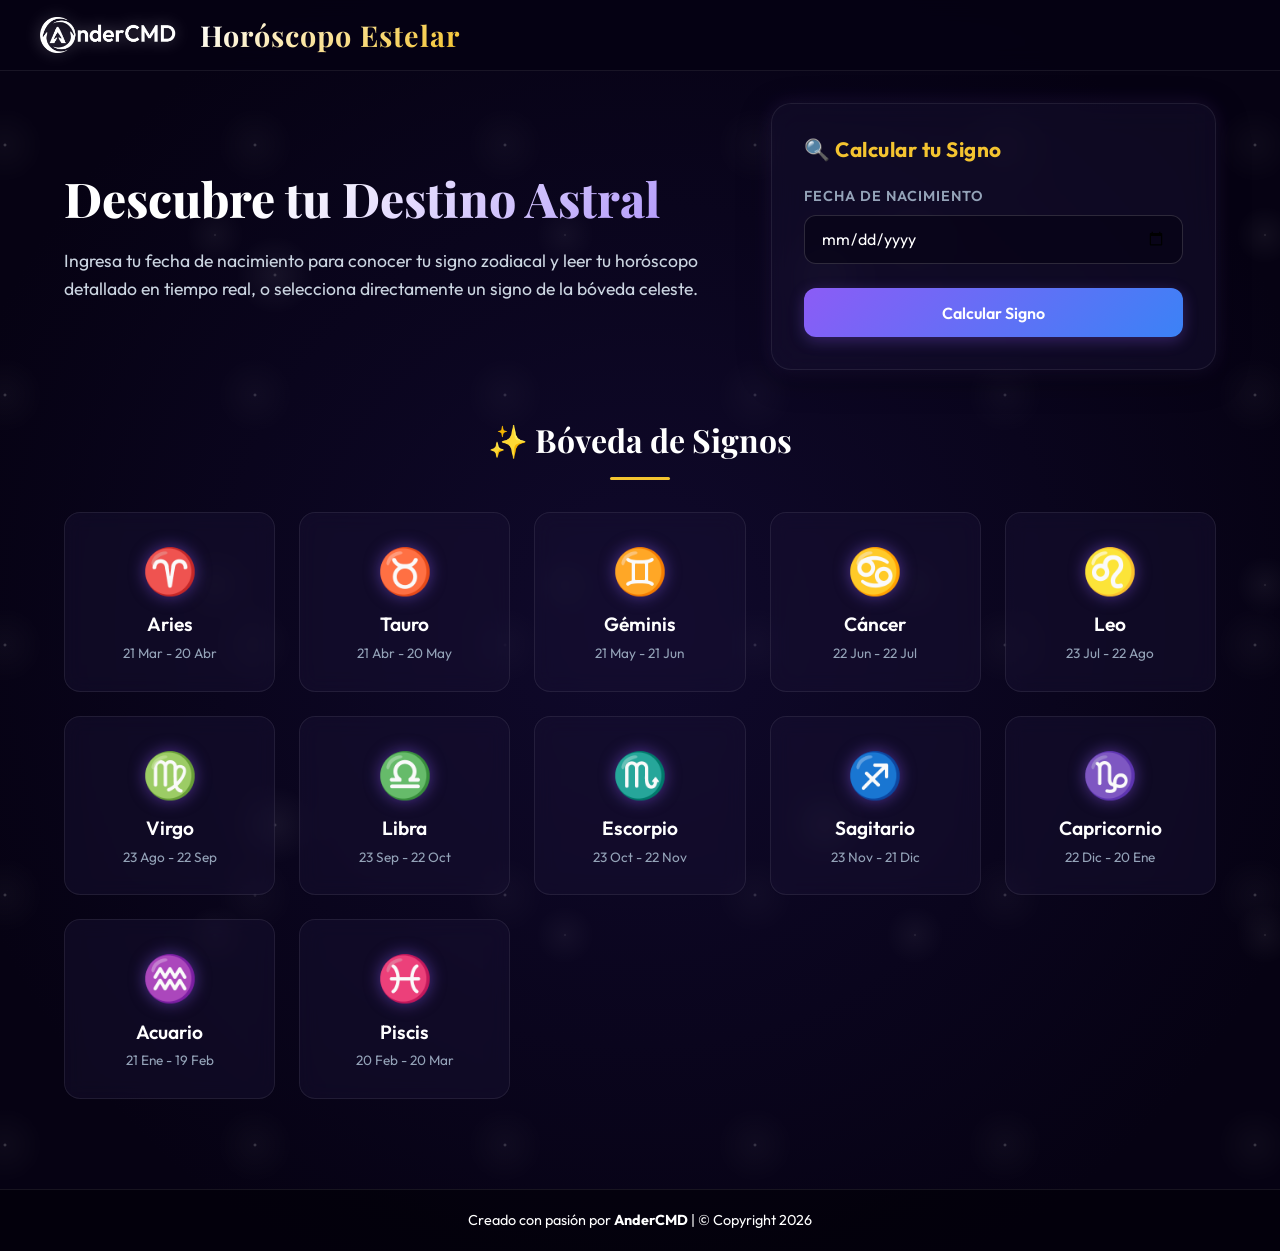
==== Horoscope/index.html @ 9c42b970 "feat: implement full-stack horoscope application with external API integration and Spanish localizat" ====
<!DOCTYPE html>
<html lang="es">
<head>
    <meta charset="UTF-8">
    <meta name="viewport" content="width=device-width, initial-scale=1.0">
    <title>AnderCMD | Horóscopo Estelar</title>
    <link rel="shortcut icon" href="../Global/Icons/Icono-Blanco.ico" type="image/x-icon">
    <!-- Google Fonts -->
    <link rel="preconnect" href="https://fonts.googleapis.com">
    <link rel="preconnect" href="https://fonts.gstatic.com" crossorigin>
    <link href="https://fonts.googleapis.com/css2?family=Outfit:wght@300;400;600;800&family=Playfair+Display:ital,wght@0,400..900;1,400..900&display=swap" rel="stylesheet">
    <!-- Styles -->
    <link rel="stylesheet" href="./css/styles.css">
</head>
<body>
    <div class="stars-bg"></div>
    <div class="twinkling-bg"></div>

    <header>
        <div class="header-container">
            <img src="../Global/Logos/Logo-Blanco.png" alt="Logo de AnderCMD" class="Logo">
            <h1>Horóscopo Estelar</h1>
        </div>
    </header>

    <main>
        <section class="hero-section">
            <div class="hero-content">
                <h2>Descubre tu Destino Astral</h2>
                <p>Ingresa tu fecha de nacimiento para conocer tu signo zodiacal y leer tu horóscopo detallado en tiempo real, o selecciona directamente un signo de la bóveda celeste.</p>
            </div>

            <!-- Calculator Form -->
            <div class="calculator-card">
                <h3>🔍 Calcular tu Signo</h3>
                <form id="calcForm" onsubmit="calculateSign(event)">
                    <div class="form-group">
                        <label for="Fecha">Fecha de Nacimiento</label>
                        <input type="date" id="Fecha" required>
                    </div>
                    <button type="submit" class="btn-primary">Calcular Signo</button>
                </form>
            </div>
        </section>

        <!-- Zodiac Grid -->
        <section class="grid-section">
            <h3>✨ Bóveda de Signos</h3>
            <div class="zodiac-grid" id="zodiacGrid">
                <div class="zodiac-card" data-sign="Aries" onclick="selectSign('Aries')">
                    <span class="zodiac-symbol">♈️</span>
                    <h4>Aries</h4>
                    <span class="zodiac-date">21 Mar - 20 Abr</span>
                </div>
                <div class="zodiac-card" data-sign="Taurus" onclick="selectSign('Taurus')">
                    <span class="zodiac-symbol">♉️</span>
                    <h4>Tauro</h4>
                    <span class="zodiac-date">21 Abr - 20 May</span>
                </div>
                <div class="zodiac-card" data-sign="Gemini" onclick="selectSign('Gemini')">
                    <span class="zodiac-symbol">♊️</span>
                    <h4>Géminis</h4>
                    <span class="zodiac-date">21 May - 21 Jun</span>
                </div>
                <div class="zodiac-card" data-sign="Cancer" onclick="selectSign('Cancer')">
                    <span class="zodiac-symbol">♋️</span>
                    <h4>Cáncer</h4>
                    <span class="zodiac-date">22 Jun - 22 Jul</span>
                </div>
                <div class="zodiac-card" data-sign="Leo" onclick="selectSign('Leo')">
                    <span class="zodiac-symbol">♌️</span>
                    <h4>Leo</h4>
                    <span class="zodiac-date">23 Jul - 22 Ago</span>
                </div>
                <div class="zodiac-card" data-sign="Virgo" onclick="selectSign('Virgo')">
                    <span class="zodiac-symbol">♍️</span>
                    <h4>Virgo</h4>
                    <span class="zodiac-date">23 Ago - 22 Sep</span>
                </div>
                <div class="zodiac-card" data-sign="Libra" onclick="selectSign('Libra')">
                    <span class="zodiac-symbol">♎️</span>
                    <h4>Libra</h4>
                    <span class="zodiac-date">23 Sep - 22 Oct</span>
                </div>
                <div class="zodiac-card" data-sign="Scorpio" onclick="selectSign('Scorpio')">
                    <span class="zodiac-symbol">♏️</span>
                    <h4>Escorpio</h4>
                    <span class="zodiac-date">23 Oct - 22 Nov</span>
                </div>
                <div class="zodiac-card" data-sign="Sagittarius" onclick="selectSign('Sagittarius')">
                    <span class="zodiac-symbol">♐️</span>
                    <h4>Sagitario</h4>
                    <span class="zodiac-date">23 Nov - 21 Dic</span>
                </div>
                <div class="zodiac-card" data-sign="Capricorn" onclick="selectSign('Capricorn')">
                    <span class="zodiac-symbol">♑️</span>
                    <h4>Capricornio</h4>
                    <span class="zodiac-date">22 Dic - 20 Ene</span>
                </div>
                <div class="zodiac-card" data-sign="Aquarius" onclick="selectSign('Aquarius')">
                    <span class="zodiac-symbol">♒️</span>
                    <h4>Acuario</h4>
                    <span class="zodiac-date">21 Ene - 19 Feb</span>
                </div>
                <div class="zodiac-card" data-sign="Pisces" onclick="selectSign('Pisces')">
                    <span class="zodiac-symbol">♓️</span>
                    <h4>Piscis</h4>
                    <span class="zodiac-date">20 Feb - 20 Mar</span>
                </div>
            </div>
        </section>

        <!-- Horoscope Details Panel / Modal -->
        <div id="horoscopeModal" class="modal">
            <div class="modal-content">
                <span class="close-btn" onclick="closeModal()">&times;</span>
                
                <!-- Loading State -->
                <div class="loader-container" id="modalLoader">
                    <div class="nebula-spinner"></div>
                    <p>Consultando a las estrellas...</p>
                </div>

                <!-- Main Content (Hidden initially) -->
                <div id="modalData" class="modal-data hidden">
                    <div class="modal-header">
                        <div class="sign-header-info">
                            <span id="modalSignEmoji" class="modal-emoji"></span>
                            <div>
                                <h2 id="modalSignName"></h2>
                                <p id="modalSignDates" class="sub-text"></p>
                            </div>
                        </div>
                        <div class="date-badge" id="modalHoroscopeDate"></div>
                    </div>

                    <div class="modal-body-grid">
                        <!-- Theme & Insights -->
                        <div class="theme-card card-glow">
                            <h3>Tema General de Hoy</h3>
                            <p id="modalThemeText" class="theme-text"></p>
                        </div>

                        <!-- Lucky Elements -->
                        <div class="lucky-card card-glow">
                            <h3>Elementos de la Suerte</h3>
                            <div class="lucky-grid">
                                <div class="lucky-item">
                                    <span class="label">Números</span>
                                    <span id="luckyNumbers" class="value"></span>
                                </div>
                                <div class="lucky-item">
                                    <span class="label">Colores</span>
                                    <span id="luckyColors" class="value"></span>
                                </div>
                                <div class="lucky-item">
                                    <span class="label">Piedras</span>
                                    <span id="luckyStones" class="value"></span>
                                </div>
                                <div class="lucky-item">
                                    <span class="label">Fase Lunar</span>
                                    <span id="moonPhase" class="value"></span>
                                </div>
                            </div>
                        </div>

                        <!-- Life Areas Predictions -->
                        <div class="predictions-section">
                            <h3>Predicciones por Área</h3>
                            <div class="areas-grid" id="areasGrid">
                                <!-- Injected dynamically via JS -->
                            </div>
                        </div>

                        <!-- Daily Tips -->
                        <div class="tips-card card-glow">
                            <h3>Consejos de las Estrellas</h3>
                            <ul id="modalTipsList" class="tips-list"></ul>
                        </div>
                    </div>
                </div>
            </div>
        </div>
    </main>

    <footer>
        <p>Creado con pasión por <b>AnderCMD</b> | <span>© Copyright 2026</span></p>
    </footer>

    <!-- Scripts -->
    <script src="./js/horoscope.js"></script>
</body>
</html>
---- Horoscope/css/styles.css ----
/* --- Reset & Global --- */
* {
    box-sizing: border-box;
    padding: 0;
    margin: 0;
    text-decoration: none;
    color: #ffffff;
    font-family: 'Outfit', sans-serif;
}

:root {
    --bg-primary: #060213;
    --bg-secondary: #0d0626;
    --accent-gold: #f4c430;
    --accent-purple: #8b5cf6;
    --accent-blue: #3b82f6;
    --card-bg: rgba(25, 18, 52, 0.45);
    --border-color: rgba(255, 255, 255, 0.08);
    --shadow-glow: rgba(139, 92, 246, 0.15);
}

body {
    background-color: var(--bg-primary);
    min-height: 100vh;
    display: flex;
    flex-direction: column;
    overflow-x: hidden;
    position: relative;
}

/* Star Backgrounds */
.stars-bg {
    position: absolute;
    width: 100%;
    height: 100%;
    top: 0;
    left: 0;
    z-index: -2;
    background-image: 
        radial-gradient(white, rgba(255,255,255,.2) 2px, transparent 40px),
        radial-gradient(white, rgba(255,255,255,.15) 1px, transparent 30px),
        radial-gradient(white, rgba(255,255,255,.1) 2px, transparent 40px);
    background-size: 550px 550px, 350px 350px, 250px 250px;
    background-position: 0 0, 40px 60px, 130px 270px;
    opacity: 0.3;
}

.twinkling-bg {
    position: absolute;
    width: 100%;
    height: 100%;
    top: 0;
    left: 0;
    z-index: -1;
    background: radial-gradient(circle at 50% 50%, rgba(30, 20, 80, 0.4) 0%, transparent 80%);
    pointer-events: none;
}

/* --- Header --- */
header {
    background: rgba(6, 2, 19, 0.8);
    backdrop-filter: blur(12px);
    border-bottom: 1px solid var(--border-color);
    padding: 1em 2em;
    position: sticky;
    top: 0;
    z-index: 10;
}

.header-container {
    max-width: 1200px;
    margin: 0 auto;
    display: flex;
    align-items: center;
    gap: 1.5em;
}

header .Logo {
    height: 2.2em;
    filter: drop-shadow(0 0 8px rgba(255, 255, 255, 0.3));
    transition: transform 0.3s ease;
}

header .Logo:hover {
    transform: rotate(360deg);
}

header h1 {
    font-family: 'Playfair Display', serif;
    font-size: 1.8em;
    font-weight: 700;
    letter-spacing: 1px;
    background: linear-gradient(135deg, #ffffff 0%, var(--accent-gold) 100%);
    -webkit-background-clip: text;
    -webkit-text-fill-color: transparent;
}

/* --- Main Layout --- */
main {
    flex-grow: 1;
    max-width: 1200px;
    width: 100%;
    margin: 0 auto;
    padding: 2em 1.5em;
    display: flex;
    flex-direction: column;
    gap: 3em;
}

/* --- Hero & Calculator --- */
.hero-section {
    display: grid;
    grid-template-columns: 1.2fr 0.8fr;
    align-items: center;
    gap: 2.5em;
}

.hero-content h2 {
    font-family: 'Playfair Display', serif;
    font-size: 3em;
    font-weight: 800;
    margin-bottom: 0.4em;
    line-height: 1.2;
    background: linear-gradient(135deg, #ffffff 30%, #a78bfa 100%);
    -webkit-background-clip: text;
    -webkit-text-fill-color: transparent;
}

.hero-content p {
    color: #cbd5e1;
    font-size: 1.1em;
    line-height: 1.6;
}

/* Calculator Card */
.calculator-card {
    background: var(--card-bg);
    border: 1px solid var(--border-color);
    border-radius: 1.25rem;
    padding: 2em;
    backdrop-filter: blur(16px);
    box-shadow: 0 8px 32px 0 rgba(0, 0, 0, 0.37), 0 0 20px var(--shadow-glow);
}

.calculator-card h3 {
    font-size: 1.3em;
    margin-bottom: 1.2em;
    color: var(--accent-gold);
    letter-spacing: 0.5px;
}

.form-group {
    display: flex;
    flex-direction: column;
    gap: 0.6em;
    margin-bottom: 1.5em;
}

.form-group label {
    font-size: 0.9em;
    color: #94a3b8;
    text-transform: uppercase;
    letter-spacing: 1px;
    font-weight: 600;
}

.form-group input {
    width: 100%;
    padding: 0.8em 1em;
    border-radius: 0.75rem;
    background: rgba(6, 2, 19, 0.6);
    border: 1px solid rgba(255, 255, 255, 0.15);
    color: white;
    font-size: 1em;
    transition: all 0.3s ease;
}

.form-group input:focus {
    outline: none;
    border-color: var(--accent-purple);
    box-shadow: 0 0 10px rgba(139, 92, 246, 0.4);
}

.btn-primary {
    width: 100%;
    padding: 0.9em;
    border: none;
    border-radius: 0.75rem;
    background: linear-gradient(135deg, var(--accent-purple) 0%, var(--accent-blue) 100%);
    font-size: 1em;
    font-weight: 600;
    cursor: pointer;
    transition: all 0.3s ease;
    box-shadow: 0 4px 15px rgba(139, 92, 246, 0.3);
}

.btn-primary:hover {
    transform: translateY(-2px);
    box-shadow: 0 6px 20px rgba(139, 92, 246, 0.5);
    filter: brightness(1.1);
}

/* --- Bóveda de Signos (Grid) --- */
.grid-section h3 {
    font-family: 'Playfair Display', serif;
    font-size: 2em;
    margin-bottom: 1em;
    text-align: center;
    position: relative;
}

.grid-section h3::after {
    content: '';
    display: block;
    width: 60px;
    height: 3px;
    background: var(--accent-gold);
    margin: 0.5em auto 0;
    border-radius: 2px;
}

.zodiac-grid {
    display: grid;
    grid-template-columns: repeat(auto-fill, minmax(180px, 1fr));
    gap: 1.5em;
}

.zodiac-card {
    background: var(--card-bg);
    border: 1px solid var(--border-color);
    border-radius: 1rem;
    padding: 1.8em 1em;
    text-align: center;
    cursor: pointer;
    transition: all 0.3s cubic-bezier(0.4, 0, 0.2, 1);
    backdrop-filter: blur(10px);
}

.zodiac-card:hover {
    transform: translateY(-8px);
    border-color: var(--accent-purple);
    box-shadow: 0 10px 25px rgba(139, 92, 246, 0.25), 0 0 15px var(--shadow-glow);
    background: rgba(25, 18, 52, 0.7);
}

.zodiac-symbol {
    font-size: 2.8em;
    display: block;
    margin-bottom: 0.3em;
    filter: drop-shadow(0 0 8px rgba(139, 92, 246, 0.5));
    transition: transform 0.3s ease;
}

.zodiac-card:hover .zodiac-symbol {
    transform: scale(1.15) rotate(5deg);
}

.zodiac-card h4 {
    font-size: 1.2em;
    font-weight: 600;
    margin-bottom: 0.3em;
}

.zodiac-date {
    font-size: 0.85em;
    color: #94a3b8;
}

/* --- Modal & Results --- */
.modal {
    display: none;
    position: fixed;
    top: 0;
    left: 0;
    width: 100%;
    height: 100%;
    background: rgba(3, 1, 10, 0.85);
    backdrop-filter: blur(12px);
    z-index: 100;
    justify-content: center;
    align-items: center;
    opacity: 0;
    transition: opacity 0.4s ease;
    padding: 1.5em;
}

.modal.active {
    display: flex;
    opacity: 1;
}

.modal-content {
    background: var(--bg-secondary);
    border: 1px solid rgba(255, 255, 255, 0.1);
    border-radius: 1.5rem;
    max-width: 900px;
    width: 100%;
    max-height: 90vh;
    overflow-y: auto;
    position: relative;
    padding: 2.5em;
    box-shadow: 0 15px 50px rgba(0, 0, 0, 0.8), 0 0 40px var(--shadow-glow);
    animation: slideUp 0.4s cubic-bezier(0.4, 0, 0.2, 1);
}

.close-btn {
    position: absolute;
    top: 1.2em;
    right: 1.5em;
    font-size: 2em;
    cursor: pointer;
    color: #94a3b8;
    transition: color 0.3s ease;
}

.close-btn:hover {
    color: white;
}

/* Scrollbar customization for Modal */
.modal-content::-webkit-scrollbar {
    width: 8px;
}
.modal-content::-webkit-scrollbar-track {
    background: rgba(6, 2, 19, 0.5);
    border-radius: 4px;
}
.modal-content::-webkit-scrollbar-thumb {
    background: rgba(139, 92, 246, 0.5);
    border-radius: 4px;
}

/* Loader */
.loader-container {
    display: flex;
    flex-direction: column;
    align-items: center;
    gap: 1.5em;
    padding: 4em 0;
}

.nebula-spinner {
    width: 60px;
    height: 60px;
    border: 4px solid rgba(139, 92, 246, 0.2);
    border-top-color: var(--accent-gold);
    border-bottom-color: var(--accent-purple);
    border-radius: 50%;
    animation: spin 1.2s linear infinite;
}

/* Modal Content Grid */
.modal-data {
    display: flex;
    flex-direction: column;
    gap: 2em;
}

.modal-header {
    display: flex;
    justify-content: space-between;
    align-items: center;
    border-bottom: 1px solid var(--border-color);
    padding-bottom: 1.5em;
    gap: 1em;
}

.sign-header-info {
    display: flex;
    align-items: center;
    gap: 1.2em;
}

.modal-emoji {
    font-size: 3.5em;
    filter: drop-shadow(0 0 10px var(--accent-purple));
}

#modalSignName {
    font-family: 'Playfair Display', serif;
    font-size: 2.2em;
    font-weight: 700;
}

.sub-text {
    color: #94a3b8;
}

.date-badge {
    background: linear-gradient(135deg, rgba(139, 92, 246, 0.3) 0%, rgba(59, 82, 246, 0.3) 100%);
    border: 1px solid rgba(139, 92, 246, 0.3);
    padding: 0.5em 1.2em;
    border-radius: 2rem;
    font-weight: 600;
    font-size: 0.9em;
}

/* Cards & Layout */
.modal-body-grid {
    display: flex;
    flex-direction: column;
    gap: 1.8em;
}

.card-glow {
    background: rgba(255, 255, 255, 0.03);
    border: 1px solid var(--border-color);
    border-radius: 1rem;
    padding: 1.8em;
}

.theme-card {
    border-left: 4px solid var(--accent-gold);
}

.theme-card h3, .lucky-card h3, .predictions-section h3, .tips-card h3 {
    font-size: 1.1em;
    text-transform: uppercase;
    letter-spacing: 1px;
    margin-bottom: 1em;
    color: var(--accent-gold);
    font-weight: 600;
}

.theme-text {
    font-size: 1.15em;
    line-height: 1.6;
    color: #e2e8f0;
}

/* Lucky Grid */
.lucky-grid {
    display: grid;
    grid-template-columns: repeat(4, 1fr);
    gap: 1.5em;
}

.lucky-item {
    display: flex;
    flex-direction: column;
    gap: 0.4em;
}

.lucky-item .label {
    font-size: 0.85em;
    color: #94a3b8;
}

.lucky-item .value {
    font-size: 1.1em;
    font-weight: 600;
    text-transform: capitalize;
}

/* Areas Grid */
.areas-grid {
    display: grid;
    grid-template-columns: repeat(auto-fill, minmax(250px, 1fr));
    gap: 1.2em;
}

.area-card {
    background: rgba(255, 255, 255, 0.02);
    border: 1px solid var(--border-color);
    border-radius: 0.75rem;
    padding: 1.2em;
    transition: all 0.3s ease;
}

.area-card:hover {
    background: rgba(255, 255, 255, 0.05);
    border-color: rgba(139, 92, 246, 0.3);
}

.area-card-header {
    display: flex;
    align-items: center;
    gap: 0.6em;
    margin-bottom: 0.6em;
}

.area-emoji {
    font-size: 1.3em;
}

.area-title {
    font-weight: 600;
    font-size: 1em;
}

.area-prediction {
    font-size: 0.9em;
    color: #cbd5e1;
    line-height: 1.5;
}

.area-rating {
    margin-left: auto;
    font-size: 0.8em;
    color: var(--accent-gold);
    font-weight: bold;
}

/* Tips */
.tips-list {
    list-style-type: none;
    display: flex;
    flex-direction: column;
    gap: 0.8em;
}

.tips-list li {
    font-size: 0.95em;
    line-height: 1.5;
    position: relative;
    padding-left: 1.5em;
    color: #cbd5e1;
}

.tips-list li::before {
    content: '✦';
    position: absolute;
    left: 0;
    color: var(--accent-gold);
}

/* Helpers */
.hidden {
    display: none !important;
}

/* --- Footer --- */
footer {
    border-top: 1px solid var(--border-color);
    background: rgba(3, 1, 10, 0.8);
    padding: 1.5em;
    text-align: center;
    margin-top: 4em;
    font-size: 0.9em;
    color: #94a3b8;
}

footer b {
    color: white;
}

/* --- Animations --- */
@keyframes spin {
    to { transform: rotate(360deg); }
}

@keyframes slideUp {
    from {
        opacity: 0;
        transform: translateY(30px);
    }
    to {
        opacity: 1;
        transform: translateY(0);
    }
}

/* --- Responsive Media Queries --- */
@media screen and (max-width: 968px) {
    .hero-section {
        grid-template-columns: 1fr;
        gap: 2em;
    }
    
    .hero-content h2 {
        font-size: 2.5em;
    }

    .lucky-grid {
        grid-template-columns: repeat(2, 1fr);
    }
}

@media screen and (max-width: 600px) {
    header {
        padding: 1em;
    }

    header h1 {
        font-size: 1.4em;
    }

    .hero-content h2 {
        font-size: 2em;
    }

    .modal-content {
        padding: 1.5em;
    }

    .modal-header {
        flex-direction: column;
        align-items: flex-start;
        gap: 0.8em;
    }

    .date-badge {
        align-self: flex-start;
    }

    .lucky-grid {
        grid-template-columns: 1fr;
    }
}
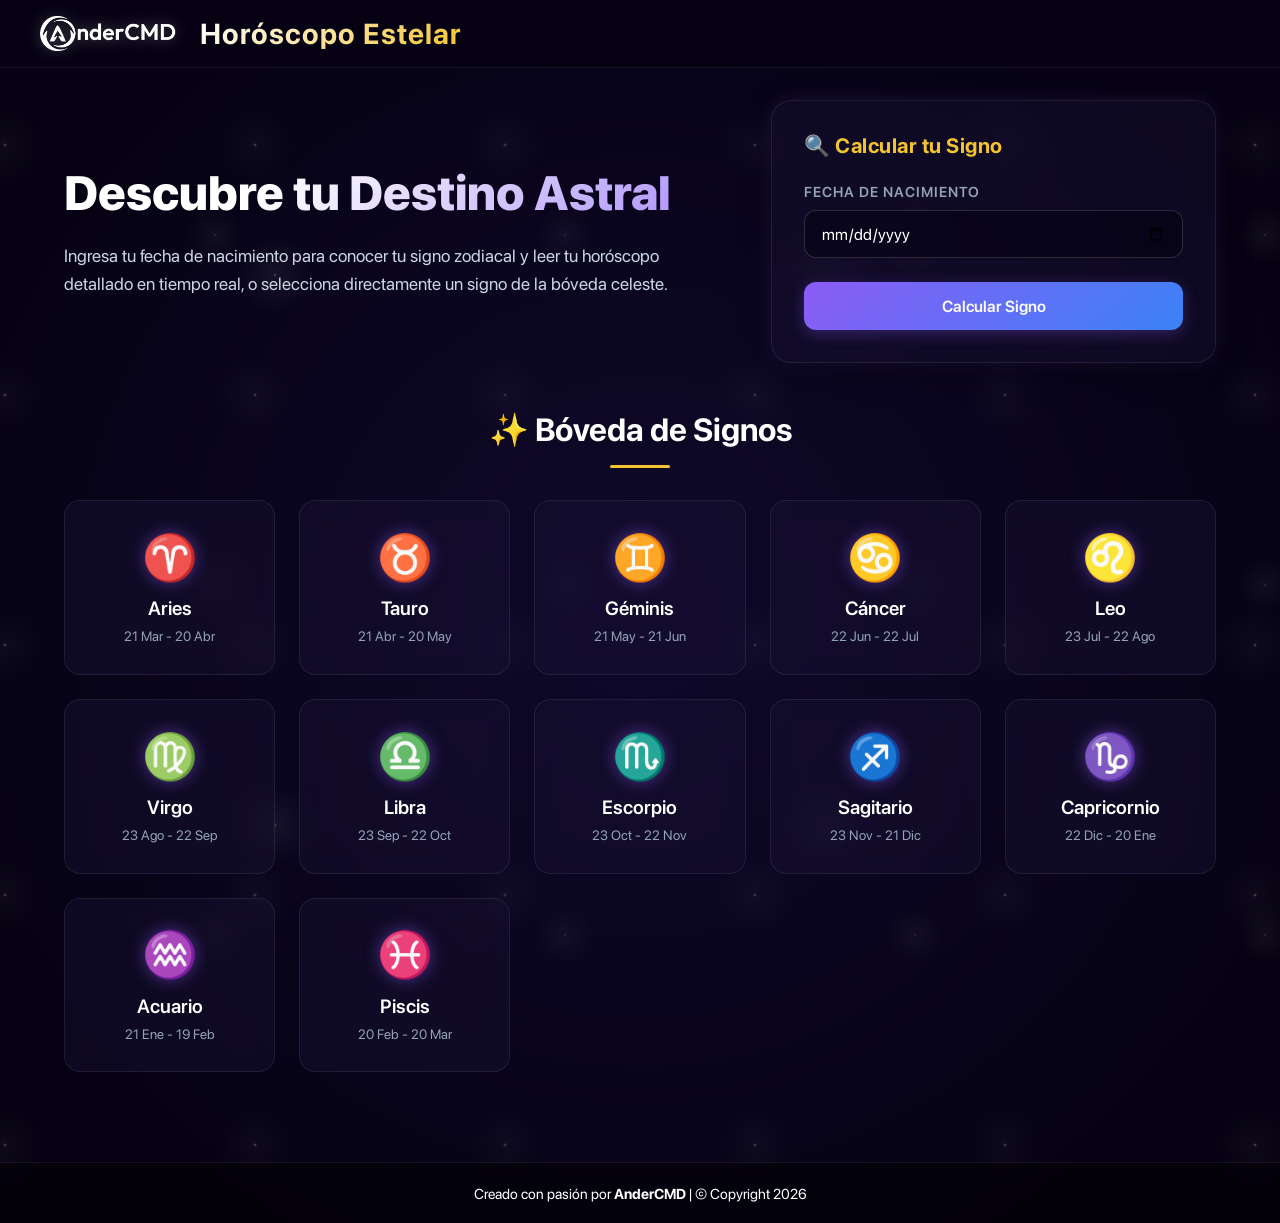
==== commit 53198707: "feat: add SF Pro font library and update Horoscope project SEO and metadata" ====
--- a/Horoscope/index.html
+++ b/Horoscope/index.html
@@ -3,12 +3,23 @@
 <head>
     <meta charset="UTF-8">
     <meta name="viewport" content="width=device-width, initial-scale=1.0">
-    <title>AnderCMD | Horóscopo Estelar</title>
+    <title>AnderCMD | Horóscopo Estelar - Tu Horóscopo Diario y Signo Zodiacal</title>
+    <meta name="description" content="Descubre tu signo zodiacal y consulta tu horóscopo diario en tiempo real. Predicciones astrológicas personalizadas de salud, amor, dinero y trabajo.">
+    <meta name="keywords" content="horóscopo, horóscopo diario, calcular signo zodiacal, astrología, predicciones astrológicas, zodíaco, aries, tauro, géminis, cáncer, leo, virgo, libra, escorpio, sagitario, capricornio, acuario, piscis, andercmd">
+    <meta name="author" content="AnderCMD">
+    
+    <!-- Open Graph / Facebook -->
+    <meta property="og:type" content="website">
+    <meta property="og:title" content="AnderCMD | Horóscopo Estelar - Tu Horóscopo Diario">
+    <meta property="og:description" content="Calcula tu signo zodiacal y lee predicciones detalladas de las estrellas en tiempo real con una interfaz cósmica interactiva.">
+    <meta property="og:image" content="../Global/Logos/Logo-Blanco.png">
+    
+    <!-- Twitter -->
+    <meta property="twitter:card" content="summary_large_image">
+    <meta property="twitter:title" content="AnderCMD | Horóscopo Estelar">
+    <meta property="twitter:description" content="Calcula tu signo zodiacal y lee predicciones detalladas de las estrellas en tiempo real.">
+    
     <link rel="shortcut icon" href="../Global/Icons/Icono-Blanco.ico" type="image/x-icon">
-    <!-- Google Fonts -->
-    <link rel="preconnect" href="https://fonts.googleapis.com">
-    <link rel="preconnect" href="https://fonts.gstatic.com" crossorigin>
-    <link href="https://fonts.googleapis.com/css2?family=Outfit:wght@300;400;600;800&family=Playfair+Display:ital,wght@0,400..900;1,400..900&display=swap" rel="stylesheet">
     <!-- Styles -->
     <link rel="stylesheet" href="./css/styles.css">
 </head>
--- a/Horoscope/css/styles.css
+++ b/Horoscope/css/styles.css
@@ -1,3 +1,45 @@
+@font-face {
+    font-family: 'SF Pro Display';
+    src: url('../../Global/Fonts/SF-Pro-Display-Thin.woff2') format('woff2');
+    font-weight: 300;
+    font-style: normal;
+}
+
+@font-face {
+    font-family: 'SF Pro Display';
+    src: url('../../Global/Fonts/SF-Pro-Display-Regular.woff2') format('woff2');
+    font-weight: 400;
+    font-style: normal;
+}
+
+@font-face {
+    font-family: 'SF Pro Display';
+    src: url('../../Global/Fonts/SF-Pro-Display-Medium.woff2') format('woff2');
+    font-weight: 500;
+    font-style: normal;
+}
+
+@font-face {
+    font-family: 'SF Pro Display';
+    src: url('../../Global/Fonts/SF-Pro-Display-Semibold.woff2') format('woff2');
+    font-weight: 600;
+    font-style: normal;
+}
+
+@font-face {
+    font-family: 'SF Pro Display';
+    src: url('../../Global/Fonts/SF-Pro-Display-Bold.woff2') format('woff2');
+    font-weight: 700;
+    font-style: normal;
+}
+
+@font-face {
+    font-family: 'SF Pro Display';
+    src: url('../../Global/Fonts/SF-Pro-Display-Heavy.woff2') format('woff2');
+    font-weight: 800;
+    font-style: normal;
+}
+
 /* --- Reset & Global --- */
 * {
     box-sizing: border-box;
@@ -5,7 +47,7 @@
     margin: 0;
     text-decoration: none;
     color: #ffffff;
-    font-family: 'Outfit', sans-serif;
+    font-family: 'SF Pro Display', -apple-system, BlinkMacSystemFont, "SF Pro Text", "SF Pro", "Helvetica Neue", Helvetica, Arial, sans-serif;
 }
 
 :root {
@@ -86,12 +128,12 @@
 }
 
 header h1 {
-    font-family: 'Playfair Display', serif;
     font-size: 1.8em;
     font-weight: 700;
     letter-spacing: 1px;
     background: linear-gradient(135deg, #ffffff 0%, var(--accent-gold) 100%);
     -webkit-background-clip: text;
+    background-clip: text;
     -webkit-text-fill-color: transparent;
 }
 
@@ -116,13 +158,13 @@
 }
 
 .hero-content h2 {
-    font-family: 'Playfair Display', serif;
     font-size: 3em;
     font-weight: 800;
     margin-bottom: 0.4em;
     line-height: 1.2;
     background: linear-gradient(135deg, #ffffff 30%, #a78bfa 100%);
     -webkit-background-clip: text;
+    background-clip: text;
     -webkit-text-fill-color: transparent;
 }
 
@@ -202,7 +244,6 @@
 
 /* --- Bóveda de Signos (Grid) --- */
 .grid-section h3 {
-    font-family: 'Playfair Display', serif;
     font-size: 2em;
     margin-bottom: 1em;
     text-align: center;
@@ -377,7 +418,6 @@
 }
 
 #modalSignName {
-    font-family: 'Playfair Display', serif;
     font-size: 2.2em;
     font-weight: 700;
 }
